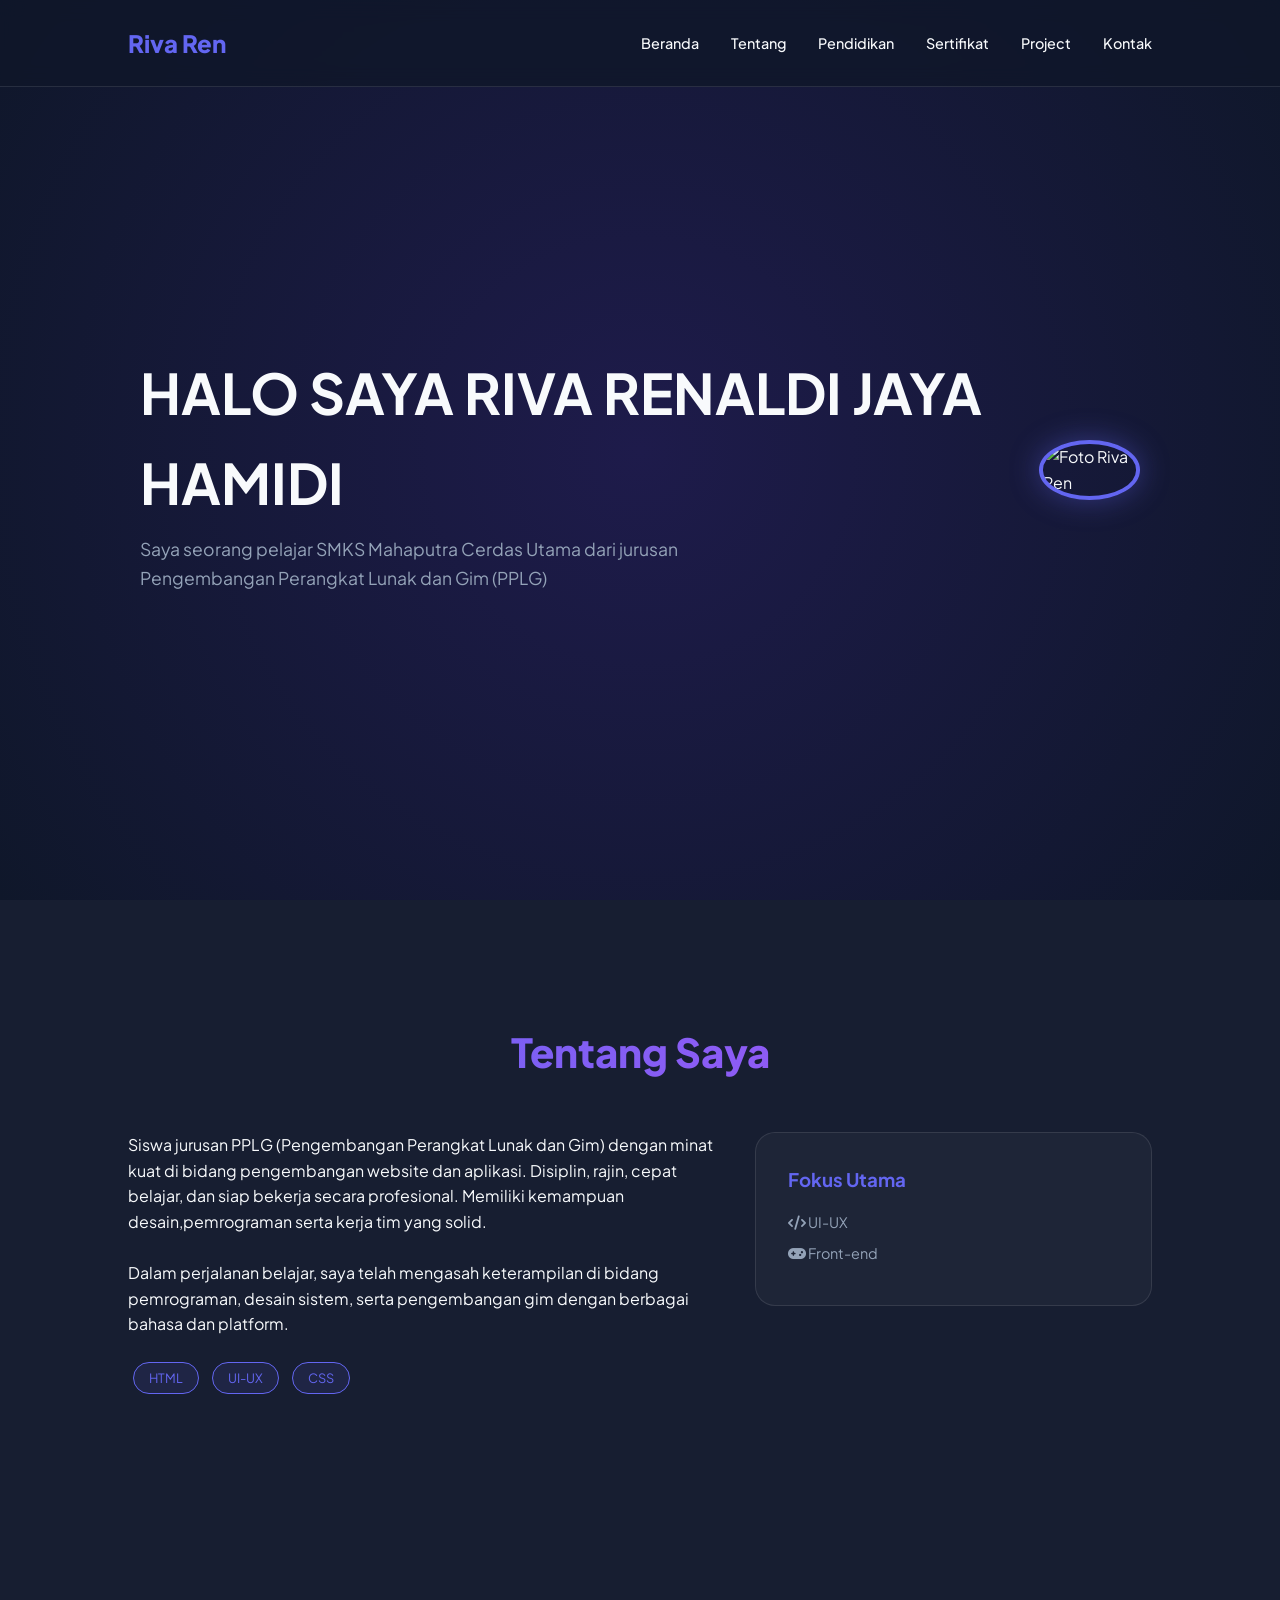
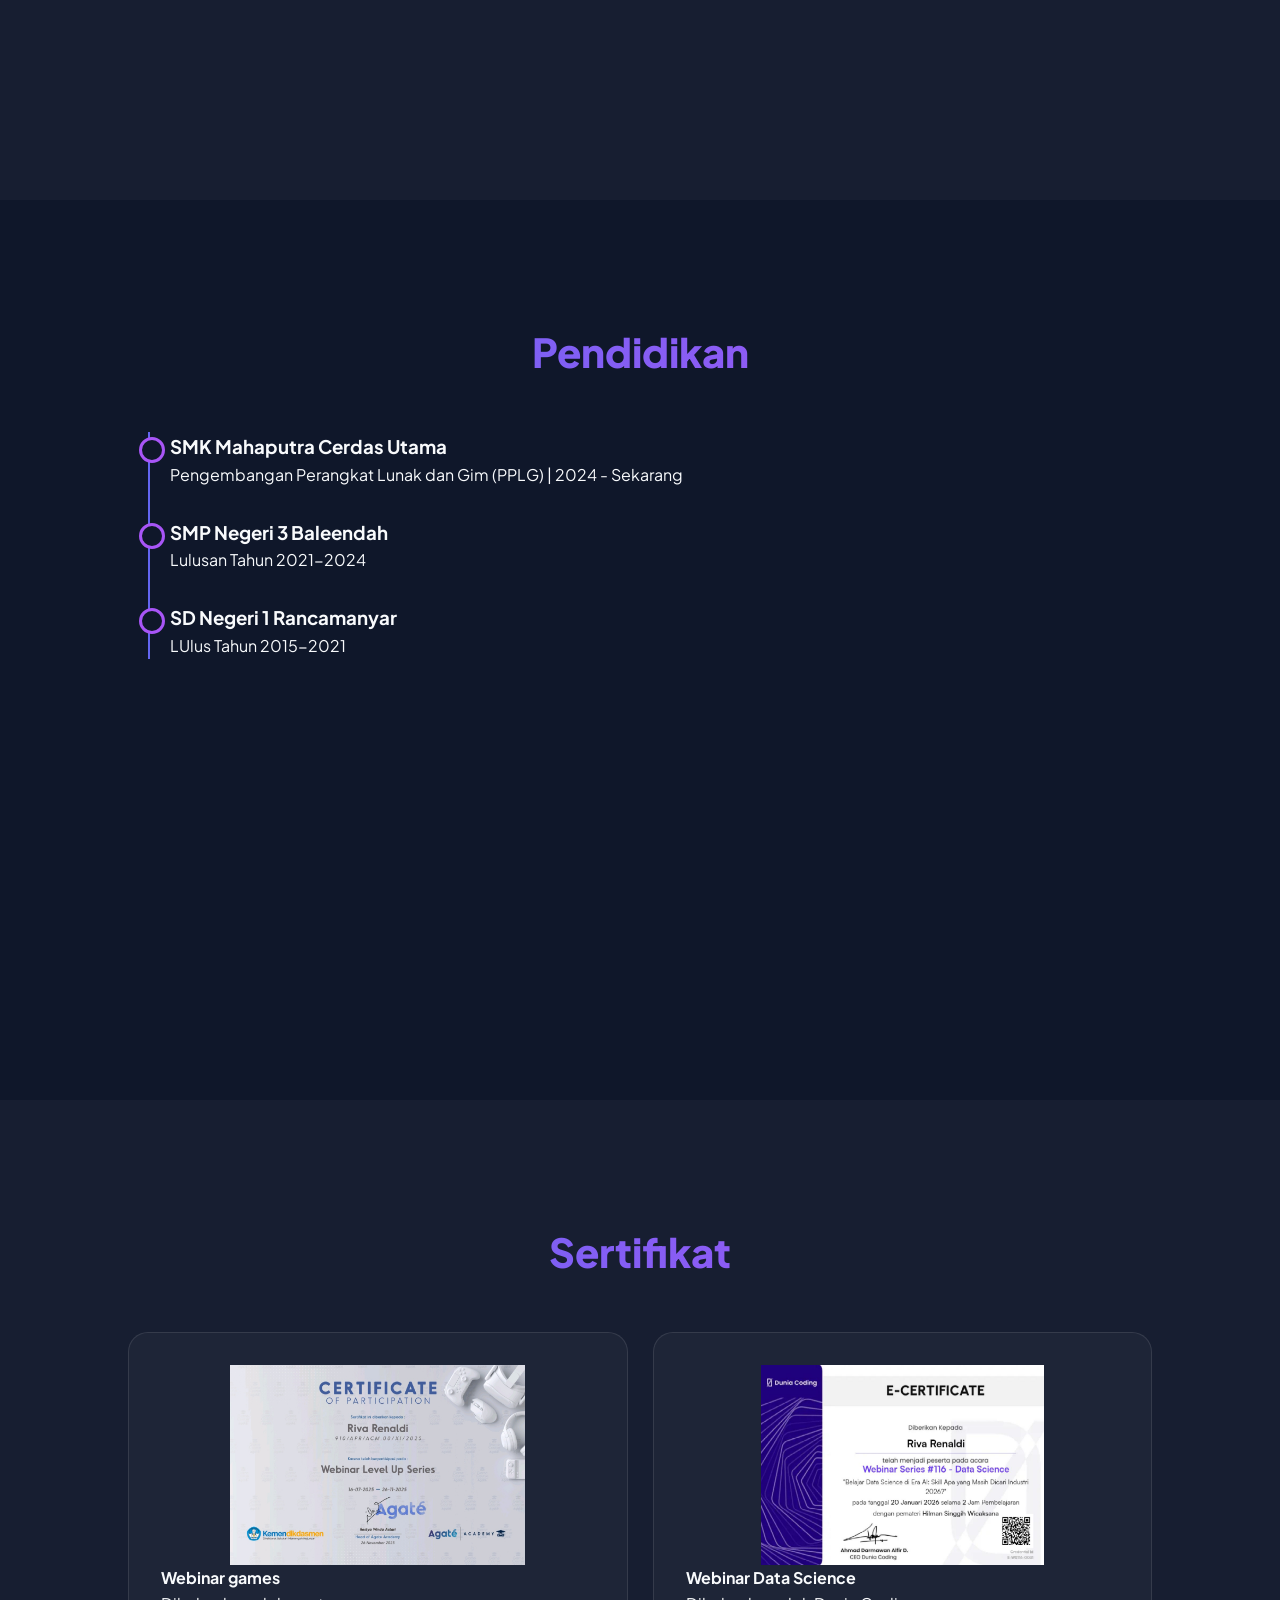
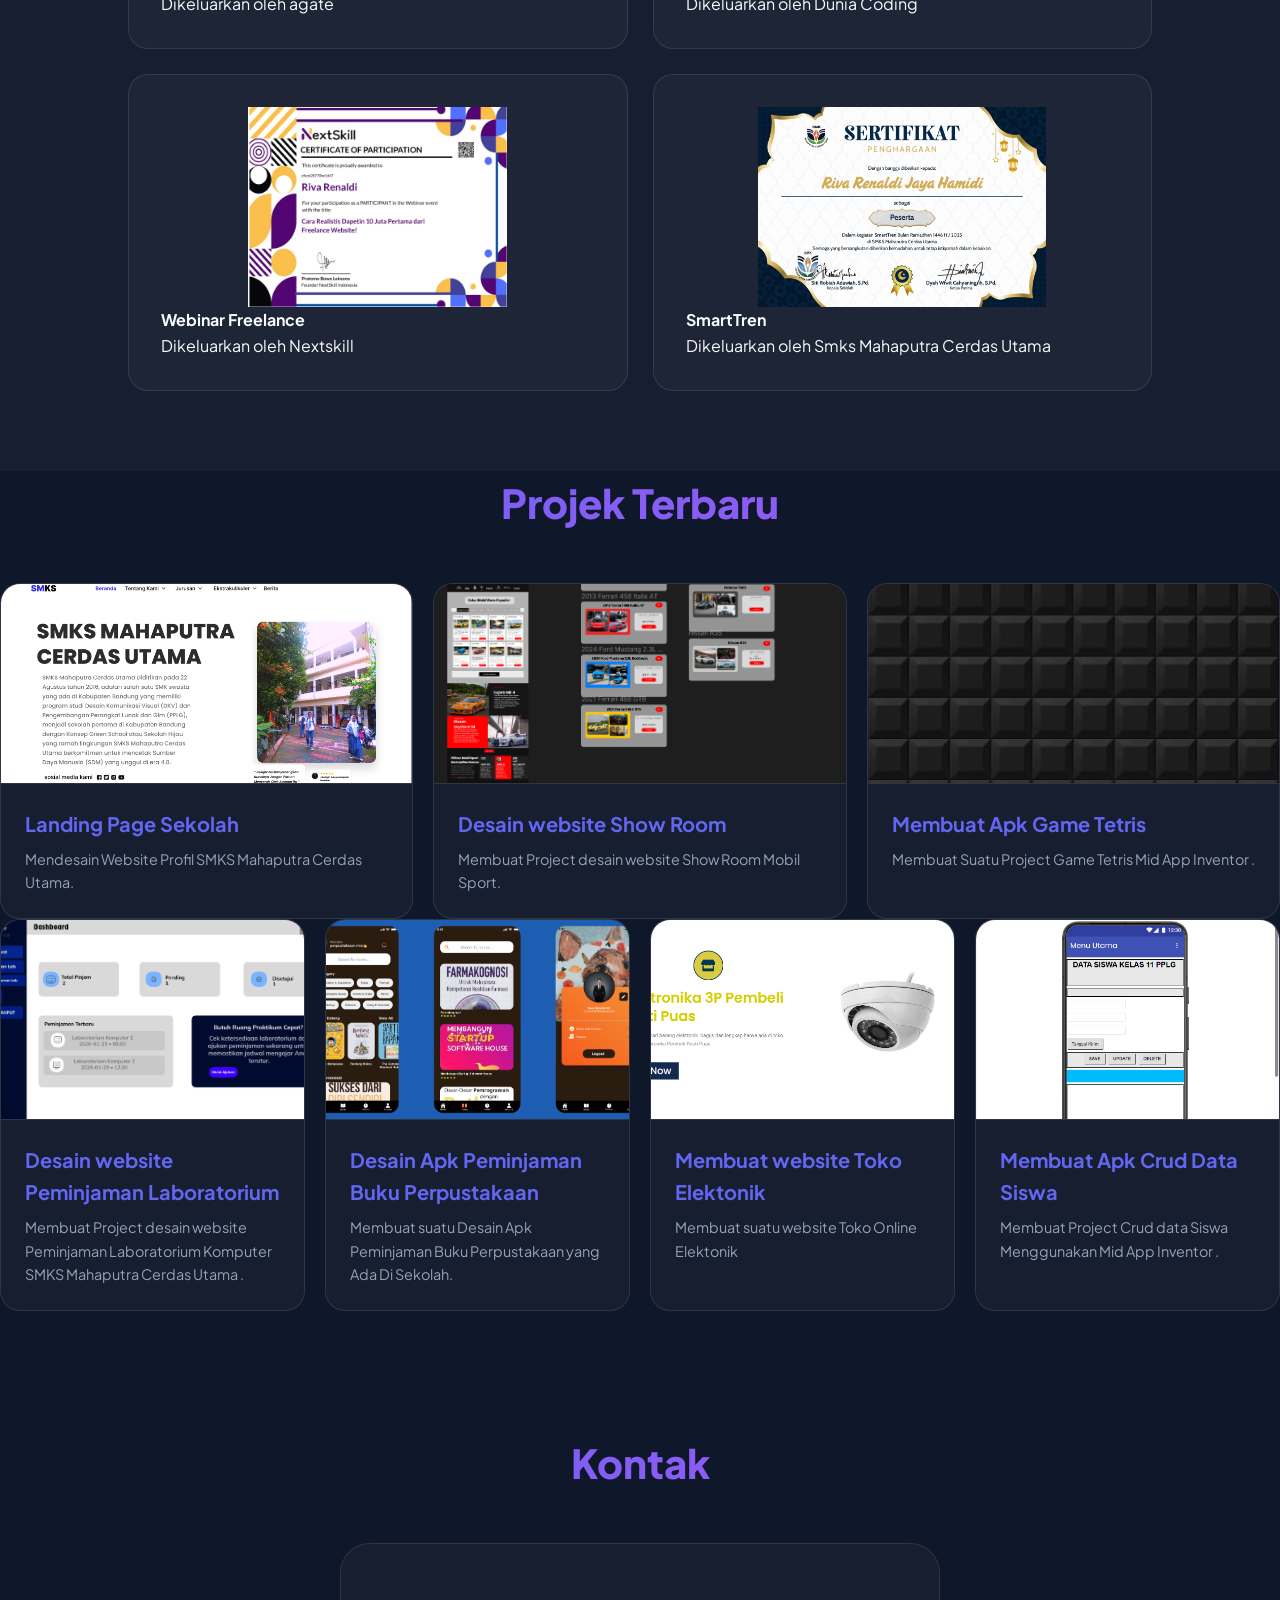
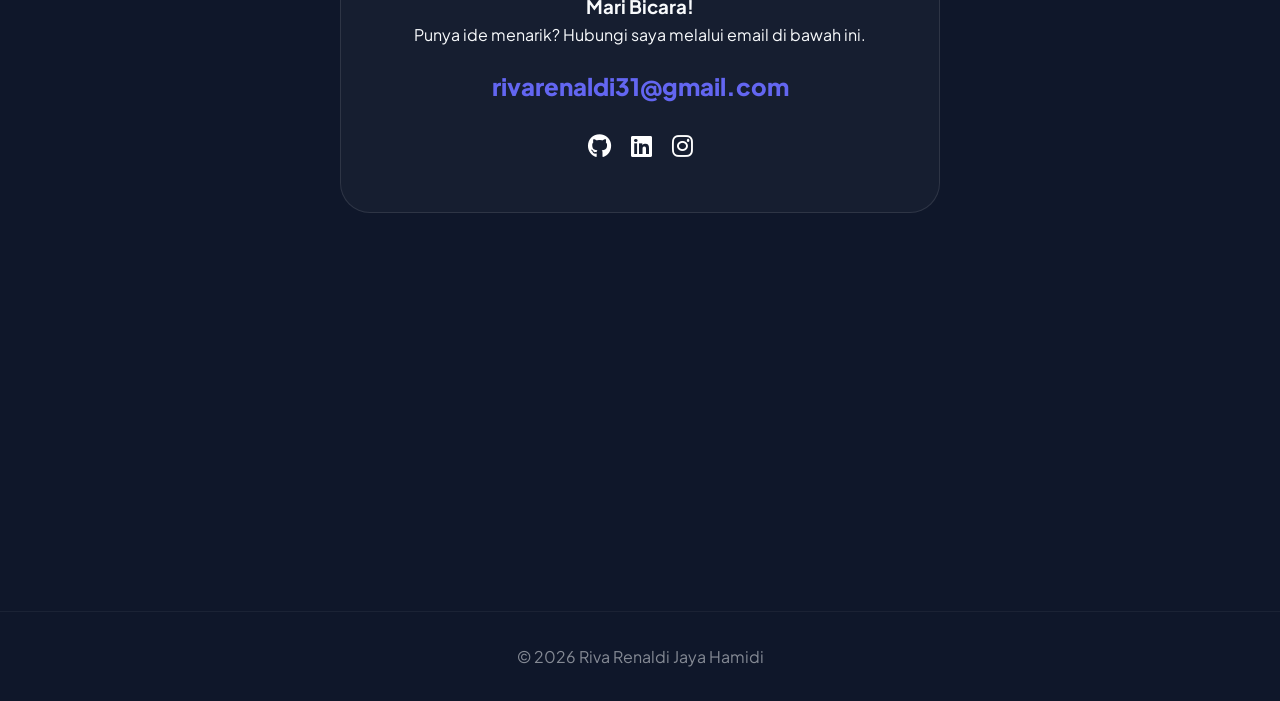
==== index.html @ 4ffee6f8 "update" ====
<!DOCTYPE html>
<html lang="id">
<head>
    <meta charset="UTF-8">
    <meta name="viewport" content="width=device-width, initial-scale=1.0">
    <title>Portfolio Profesional | Riva Ren</title>
    <link href="https://cdnjs.cloudflare.com/ajax/libs/font-awesome/6.4.0/css/all.min.css" rel="stylesheet">
    <link href="https://fonts.googleapis.com/css2?family=Plus+Jakarta+Sans:wght@300;400;600;800&display=swap" rel="stylesheet">
    <link rel="stylesheet" href="portofolio .css">
</head>
<body>

    <nav>
        <div class="logo">Riva Ren</div>
        <ul class="nav-links">
            <li><a href="#beranda">Beranda</a></li>
            <li><a href="#tentang">Tentang</a></li>
            <li><a href="#pendidikan">Pendidikan</a></li>
            <li><a href="#sertifikat">Sertifikat</a></li>
            <li><a href="#project">Project</a></li>
            <li><a href="#kontak">Kontak</a></li>
        </ul>
    </nav>

   <section id="beranda">
    <div class="hero-container">
        <div class="hero-text">
            <h1>HALO SAYA RIVA RENALDI JAYA HAMIDI</h1>
            <p>Saya seorang pelajar SMKS Mahaputra Cerdas Utama dari jurusan Pengembangan Perangkat Lunak dan Gim (PPLG)</p>
        </div>
        <div class="photo-container">
            <img src="c:\Users\Administrator\OneDrive\Folder Baru\WhatsApp Image 2026-04-13 at 13.39.20 (1).jpeg" alt="Foto Riva Ren">
        </div>
    </div>
</section>

    <section id="tentang">
        <h2 class="section-title">Tentang Saya</h2>
        <div class="about-grid">
            <div class="text-content">
                <p>
                   Siswa jurusan PPLG (Pengembangan Perangkat Lunak dan Gim) dengan minat kuat di bidang pengembangan website dan aplikasi. 
                   Disiplin, rajin, cepat belajar, dan siap bekerja secara profesional. Memiliki kemampuan desain,pemrograman serta kerja tim yang solid.
                </p>
                <br>
                <p>
                    Dalam perjalanan belajar, saya telah mengasah keterampilan di bidang pemrograman, desain sistem, 
                    serta pengembangan gim dengan berbagai bahasa dan platform.
                </p>
                <div style="margin-top: 20px;">
                    <span class="skill-tag">HTML</span>
                    <span class="skill-tag">UI-UX</span>
                    <span class="skill-tag">CSS</span>
                </div>
            </div>
            
            <div class="card">
                <h3 style="color: var(--primary); margin-bottom: 1rem;">Fokus Utama</h3>
                <ul style="list-style: none; font-size: 0.9rem; color: var(--slate-400);">
                    <li style="margin-bottom: 0.5rem;"><i class="fas fa-code"></i> UI-UX</li>
                    <li style="margin-bottom: 0.5rem;"><i class="fas fa-gamepad"></i> Front-end</li>
                </ul>
            </div>
        </div>
    </section>

    <section id="pendidikan">
        <h2 class="section-title">Pendidikan</h2>
        <div class="timeline">
             <div class="timeline-item">
                <h3>SMK Mahaputra Cerdas Utama </h3>
                <p>Pengembangan Perangkat Lunak dan Gim (PPLG) | 2024 - Sekarang</p>
            </div>
            <div class="timeline-item">
                <h3>SMP Negeri 3 Baleendah</h3>
                <p>Lulusan Tahun 2021-2024</p>
            </div>
            <div class="timeline-item">
                <h3>SD Negeri 1 Rancamanyar </h3>
                <p>LUlus Tahun 2015-2021</p>
            </div>
        </div>
    </section>

    <section id="sertifikat" style="background: var(--glass);">
    <h2 class="section-title">Sertifikat</h2>
    <div class="grid-project">
        <div class="card cert-card">
            <div class="cert-img-container">
                <img src="agate.jpeg" alt="Google IT Automation Certificate">
            </div>
            <div class="cert-content">
                
                <h4>Webinar games</h4>
                <p>Dikeluarkan oleh agate </p>
            </div>
        </div>

        <div class="card cert-card">
            <div class="cert-img-container">
                <img src="dunia coding.jpeg" alt="Responsive Web Design Certificate">
            </div>
            <div class="cert-content">
               
                <h4>Webinar Data Science</h4>
                <p>Dikeluarkan oleh Dunia Coding</p>
            </div>
        </div>

         
        <div class="card cert-card">
            <div class="cert-img-container">
                <img src="nextskill.jpeg" alt="Google IT Automation Certificate">
            </div>
            <div class="cert-content">
                
                <h4>Webinar Freelance</h4>
                <p>Dikeluarkan oleh Nextskill</p>
            </div>
        </div>

         <div class="card cert-card">
            <div class="cert-img-container">
                <img src="smart tren.jpeg" alt="Google IT Automation Certificate">
            </div>
            <div class="cert-content">
                
                <h4>SmartTren</h4>
                <p>Dikeluarkan oleh Smks Mahaputra Cerdas Utama</p>
            </div> 
        </div>
    </div>
    
</section>

    <div id="project">
    <h2 class="section-title">Projek Terbaru</h2>
    <div class="grid-project ">
        <div class="card project-card">
            <div class="project-img">
                <img src="web mahput.png" alt="E-Commerce App">
            </div>
            <div class="project-info">
                <h3>Landing Page Sekolah</h3>
                <p>Mendesain Website Profil SMKS Mahaputra Cerdas Utama.</p>
            </div>
        </div>

        <div class="card project-card">
            <div class="project-img">
                <img src="show room (1).png" alt="Gim Arkade Sederhana">
            </div>
            <div class="project-info">
                <h3>Desain website Show Room</h3>
                <p>Membuat Project desain website Show Room Mobil Sport.</p>
            </div>
        </div>

        

        <div class="card project-card">
            <div class="project-img">
                <img src="game.jpeg" alt="Gim Arkade Sederhana">
                </div>
                <div class="project-info">
                <h3>Membuat Apk Game Tetris</h3>
                <p>Membuat Suatu Project Game Tetris  Mid App Inventor .</p>
            </div>
        </div>

     
     </div>
<div class="grid-project ">

                <div class="card project-card">
            <div class="project-img">
                <img src="Cuplikan layar 2026-04-16 082738.png" alt="Gim Arkade Sederhana">
            </div>
            <div class="project-info">
                <h3>Desain website Peminjaman Laboratorium</h3>
                <p>Membuat Project desain website Peminjaman Laboratorium Komputer SMKS Mahaputra Cerdas Utama .</p>
            </div>
        </div>

        <div class="card project-card">
            <div class="project-img">
                <img src="perpustakaa.png" alt="Personal Blog">
            </div>
            <div class="project-info">
                <h3>Desain Apk Peminjaman Buku Perpustakaan</h3>
                <p>Membuat suatu Desain Apk Peminjaman Buku Perpustakaan yang Ada Di Sekolah.</p>
            </div>
        </div>
        
        <div class="card project-card">
            <div class="project-img">
                <img src="web elektronik.png" alt="Personal Blog">
            </div>
            <div class="project-info">
                <h3>Membuat website Toko Elektonik </h3>
                <p>Membuat suatu website Toko Online Elektonik</p>
            </div>
        </div>
        
         <div class="card project-card">
            <div class="project-img">
                <img src="crud.png" alt="Gim Arkade Sederhana">
            </div>
            <div class="project-info">
                <h3>Membuat Apk Crud Data Siswa </h3>
                <p>Membuat Project Crud data Siswa Menggunakan Mid App Inventor .</p>
            </div>
        </div>
        </div>
    </div>

</section>

    <section id="kontak">
        <h2 class="section-title">Kontak</h2>
        <div class="contact-box">
            <h3>Mari Bicara!</h3>
            <p>Punya ide menarik? Hubungi saya melalui email di bawah ini.</p>
            <p style="margin: 20px 0; font-size: 1.5rem; font-weight: 800; color: var(--primary);">rivarenaldi31@gmail.com</p>
            <div style="display: flex; justify-content: center; gap: 20px; font-size: 1.5rem;">
                <a href="#" style="color: white;"><i class="fab fa-github"></i></a>
                <a href="#" style="color: white;"><i class="fab fa-linkedin"></i></a>
                <a href="#" style="color: white;"><i class="fab fa-instagram"></i></a>
            </div>
        </div>
    </section>

    <footer style="padding: 2rem; text-align: center; opacity: 0.5; border-top: 1px solid var(--glass-border);">
        <p>&copy; 2026 Riva Renaldi Jaya Hamidi</p>
    </footer>

    <script src="portofolio .js"></script>
</body>
</html>
---- portofolio .css ----
:root {
    --primary: #6366f1;
    --secondary: #a855f7;
    --dark: #0f172a;
    --light: #f8fafc;
    --slate-400: #94a3b8;
    --glass: rgba(255, 255, 255, 0.03);
    --glass-border: rgba(255, 255, 255, 0.1);
}

* {
    margin: 0; padding: 0; box-sizing: border-box;
    font-family: 'Plus Jakarta Sans', sans-serif;
    scroll-behavior: smooth;
}

body {
    background-color: var(--dark);
    color: var(--light);
    line-height: 1.6;
    overflow-x: hidden;
}

/* --- Navigasi --- */
nav {
    position: fixed;
    top: 0; width: 100%;
    padding: 1.5rem 10%;
    display: flex; justify-content: space-between; align-items: center;
    z-index: 1000;
    background: rgba(15, 23, 42, 0.8);
    backdrop-filter: blur(10px);
    border-bottom: 1px solid var(--glass-border);
}

.logo { font-size: 1.5rem; font-weight: 800; color: var(--primary); }
.nav-links { display: flex; gap: 2rem; list-style: none; }
.nav-links a {
    color: var(--light); text-decoration: none;
    font-size: 0.9rem; font-weight: 500; transition: 0.3s;
}
.nav-links a:hover { color: var(--primary); }

/* --- Global Section --- */
section { padding: 120px 10% 80px; min-height: 100vh; }

.section-title {
    font-size: 2.5rem; 
    font-weight: 800; 
    margin-bottom: 3rem;
    text-align: center; 
    background: linear-gradient(to right, var(--primary), var(--secondary));
    
    /* Bagian yang tadi salah */
    -webkit-background-clip: text; 
    background-clip: text; /* Tambahkan ini juga untuk kompatibilitas */
    -webkit-text-fill-color: transparent;
}

/* --- 1. Beranda (Hero) --- */
#beranda {
    display: flex;
    flex-direction: column;
    justify-content: center;
    align-items: center;
    text-align: center;
    background: radial-gradient(circle at center, #1e1b4b 0%, var(--dark) 100%);
}

.photo-container {
    margin-top: 2rem;
}

.photo-container img {
    width: 180px;
    height: 180px;
    border-radius: 50%;
    object-fit: cover;
    border: 4px solid var(--primary);
    box-shadow: 0 0 20px rgba(99, 102, 241, 0.3);
}

#beranda h1 { font-size: 3.5rem; margin-bottom: 0.5rem; text-transform: uppercase; }
#beranda p { font-size: 1.1rem; color: var(--slate-400); max-width: 650px; }

/* --- 2. Tentang Saya --- */
#tentang { background: var(--glass); }
.about-grid { display: grid; grid-template-columns: 1.2fr 0.8fr; gap: 2rem; align-items: start; }

.skill-tag {
    display: inline-block; padding: 5px 15px; background: rgba(99, 102, 241, 0.1);
    color: var(--primary); border: 1px solid var(--primary);
    border-radius: 20px; font-size: 0.8rem; margin: 5px;
}

/* --- 3. Pendidikan --- */
.timeline { border-left: 2px solid var(--primary); padding-left: 20px; margin-left: 20px; }
.timeline-item { margin-bottom: 30px; position: relative; }
.timeline-item::before {
    content: ''; position: absolute; left: -31px; top: 5px;
    width: 20px; height: 20px; background: var(--dark);
    border: 3px solid var(--secondary); border-radius: 50%;
}

/* --- 4. Project & Cards --- */
.grid-project { display: grid; grid-template-columns: repeat(auto-fit, minmax(280px, 1fr)); gap: 20px; }
.card {
    background: var(--glass); border: 1px solid var(--glass-border);
    padding: 2rem; border-radius: 20px; transition: 0.3s;
}
.card:hover { transform: translateY(-10px); border-color: var(--primary); background: rgba(255,255,255,0.05); }

/* --- 5. Kontak --- */
.contact-box {
    max-width: 600px; margin: 0 auto; text-align: center;
    padding: 3rem; background: var(--glass); border-radius: 30px;
    border: 1px solid var(--glass-border);
}

/* --- Responsif --- */
@media (max-width: 768px) {
    .nav-links { display: none; }
    .about-grid { grid-template-columns: 1fr; }
    #beranda h1 { font-size: 2.2rem; }
    .photo-container img { width: 150px; height: 150px; }
}
/* --- 1. Beranda (Hero) --- */
#beranda {
    display: flex;
    justify-content: center;
    align-items: center;
    background: radial-gradient(circle at center, #1e1b4b 0%, var(--dark) 100%);
}

.hero-container {
    display: flex;
    align-items: center;
    justify-content: space-between;
    gap: 50px;
    max-width: 1000px; /* Membatasi lebar agar tidak terlalu jauh ke pinggir */
    text-align: left;  /* Teks menjadi rata kiri agar rapi di samping gambar */
}

.hero-text h1 { 
    font-size: 3.5rem; 
    margin-bottom: 0.5rem; 
    text-transform: uppercase; 
}

.hero-text p { 
    font-size: 1.1rem; 
    color: var(--slate-400); 
    max-width: 500px; 
}

.photo-container {
    margin-top: 0; /* Menghilangkan margin top yang tadi */
}

.photo-container img {
    width: 250px; /* Ukuran sedikit diperbesar agar proporsional */
    height: 250px;
    border-radius: 50%;
    object-fit: cover;
    border: 4px solid var(--primary);
    box-shadow: 0 0 30px rgba(99, 102, 241, 0.4);
}

/* --- Tambahan Responsif --- */
@media (max-width: 768px) {
    .hero-container {
        flex-direction: column-reverse; /* Gambar jadi di atas teks saat di HP */
        text-align: center;
        gap: 20px;
    }
    
    .hero-text p {
        max-width: 100%;
    }
}

/* Mengatur grid sertifikat menjadi 2 kolom */
#sertifikat .grid-project {
    display: grid;
    /* Membuat 2 kolom dengan ukuran yang sama besar */
    grid-template-columns: repeat(2, 1fr); 
    gap: 25px; /* Jarak antar kartu sertifikat */
    max-width: 100%; /* Membatasi lebar agar tidak terlalu melar ke samping */
    margin: 0 auto; /* Mengetengahkan seluruh grid */
}

/* Memastikan gambar sertifikat proporsional */
.cert-img-container {
    height: 200px; /* Kamu bisa sesuaikan tinggi ini */
    overflow: hidden;
}

.cert-img-container img {
    width: 100%;
    height: 100%;
    object-fit: contain; /* Agar gambar memenuhi kotak tanpa gepeng */
}

/* Responsif: Jika dibuka di HP, balikkan menjadi 1 kolom saja */
@media (max-width: 768px) {
    #sertifikat .grid-project {
        grid-template-columns: 1fr;
    }
}

/* --- Style Tambahan Projek --- */
.project-card {
    padding: 0; /* Menghilangkan padding card agar gambar menyentuh tepi */
    display: flex;
    grid-row-end : repeat(3, 1fr);
    flex-direction: column;
    overflow: hidden;
}

.project-img {
    width: 100%;
    height: 200px;
    overflow: hidden;
    border-bottom: 1px solid var(--glass-border);
}

.project-img img {
    width: 100%;
    height: 100%;
    object-fit: cover; /* Gambar akan memenuhi area tanpa merusak rasio */
    transition: transform 0.5s ease;
}

/* Efek zoom saat kartu di-hover */
.project-card:hover .project-img img {
    transform: scale(1.1);
}

.project-info {
    padding: 1.5rem;
}

.project-info h3 {
    color: var(--primary);
    margin-bottom: 0.5rem;
    font-size: 1.25rem;
}

.project-info p {
    font-size: 0.9rem;
    color: var(--slate-400);
}
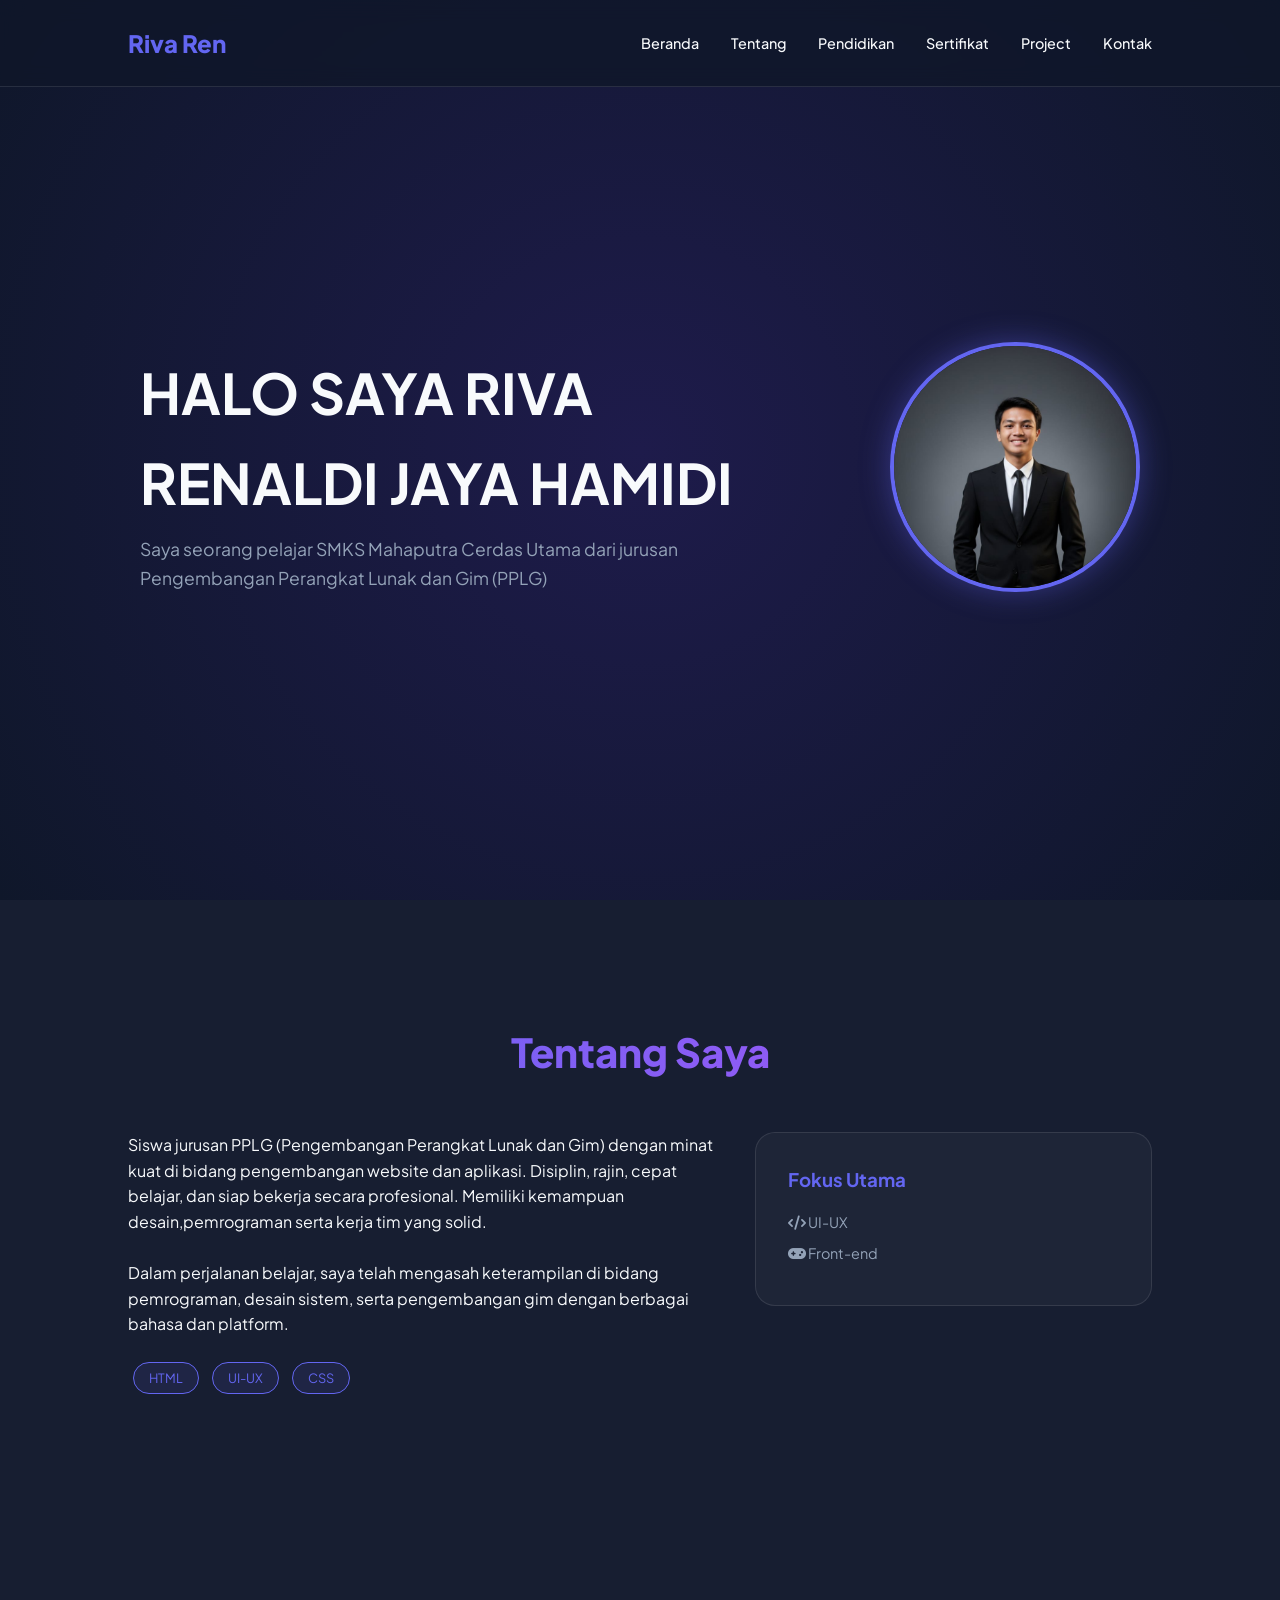
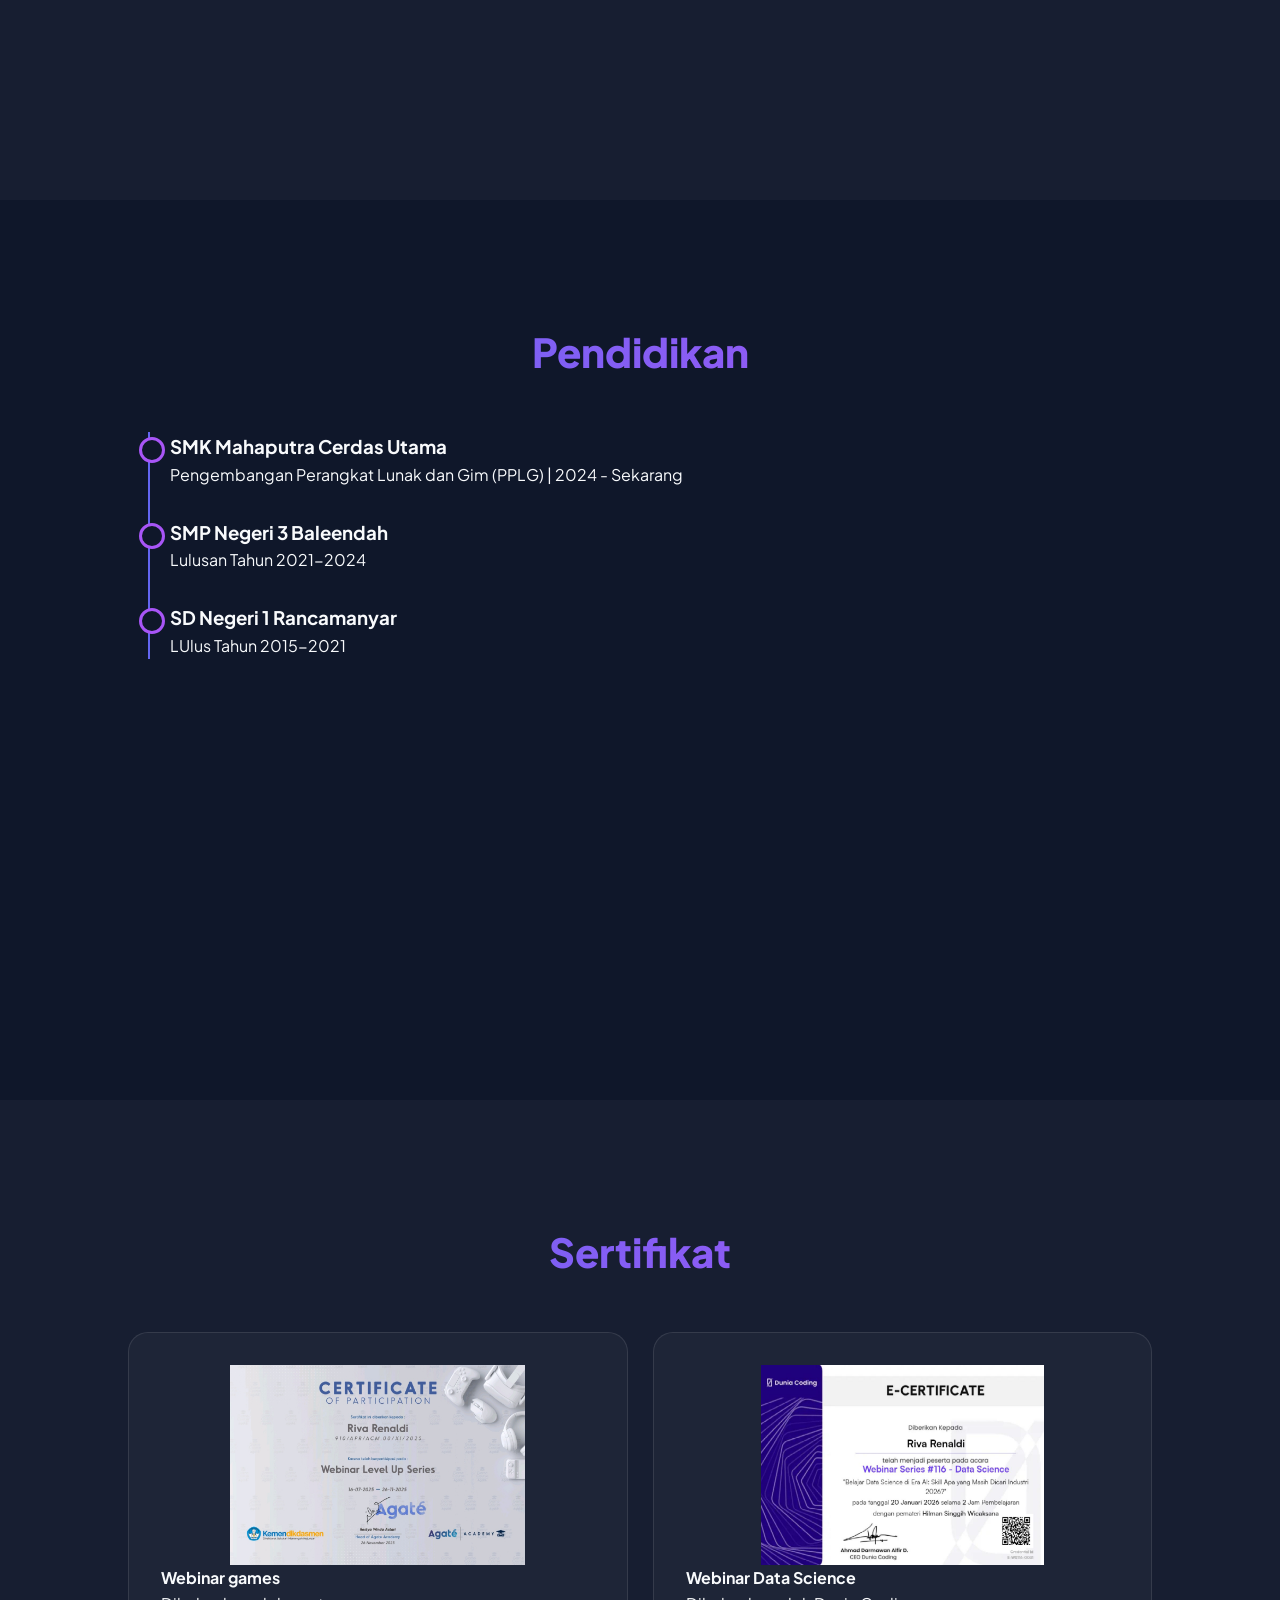
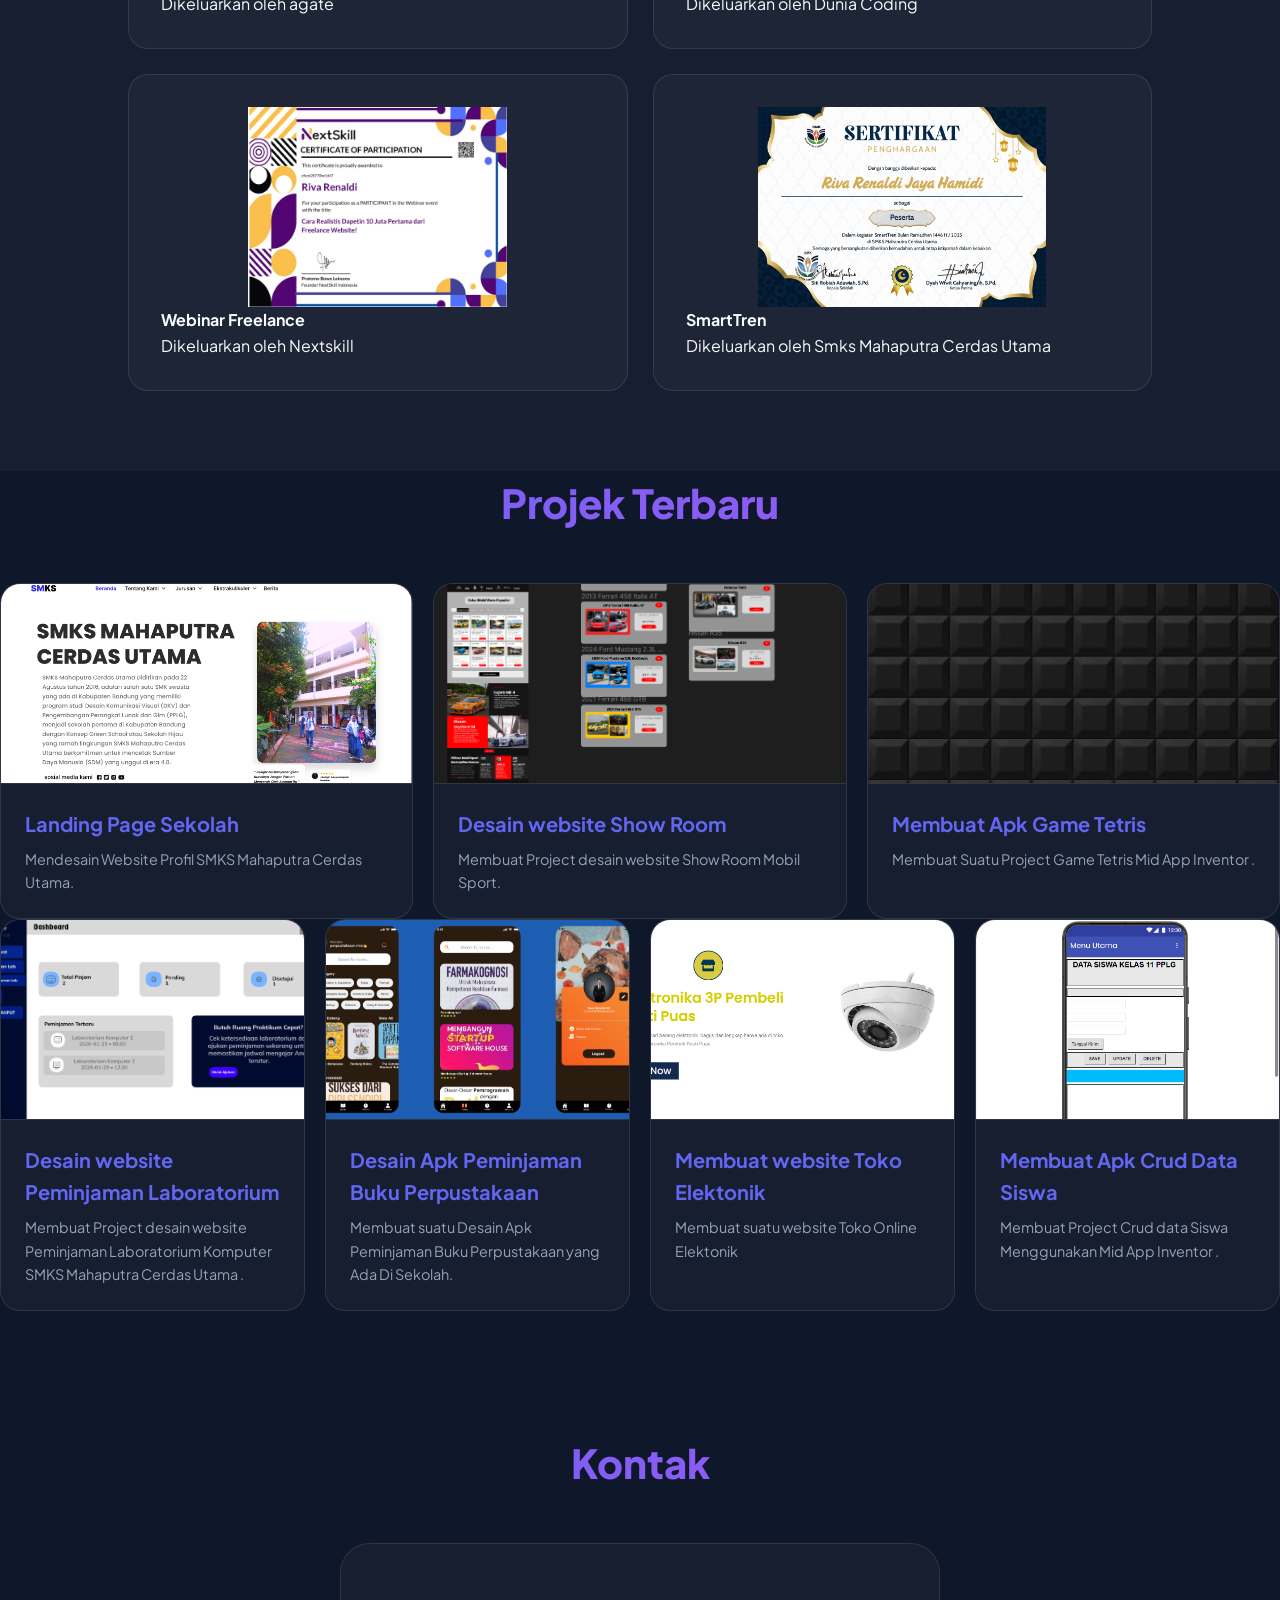
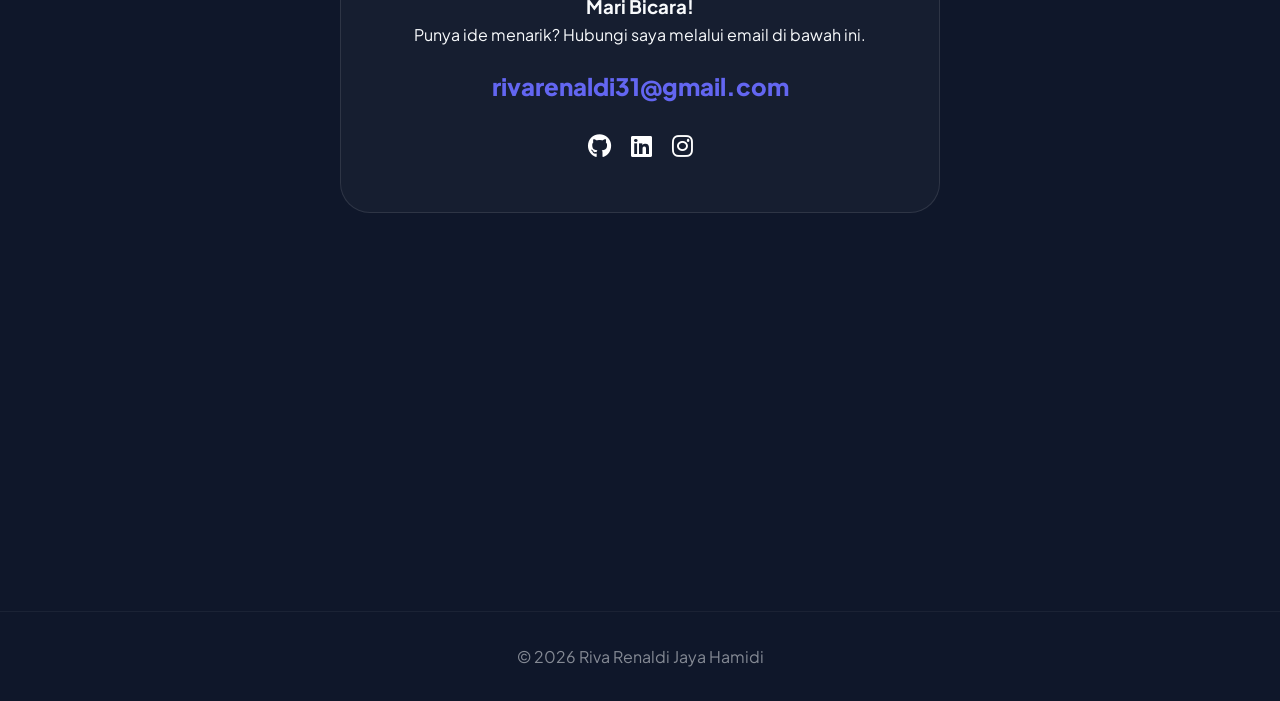
==== commit bb7303e9: "update" ====
--- a/index.html
+++ b/index.html
@@ -29,7 +29,7 @@
             <p>Saya seorang pelajar SMKS Mahaputra Cerdas Utama dari jurusan Pengembangan Perangkat Lunak dan Gim (PPLG)</p>
         </div>
         <div class="photo-container">
-            <img src="c:\Users\Administrator\OneDrive\Folder Baru\WhatsApp Image 2026-04-13 at 13.39.20 (1).jpeg" alt="Foto Riva Ren">
+            <img src="foto saya.png" alt="Foto Riva Ren">
         </div>
     </div>
 </section>
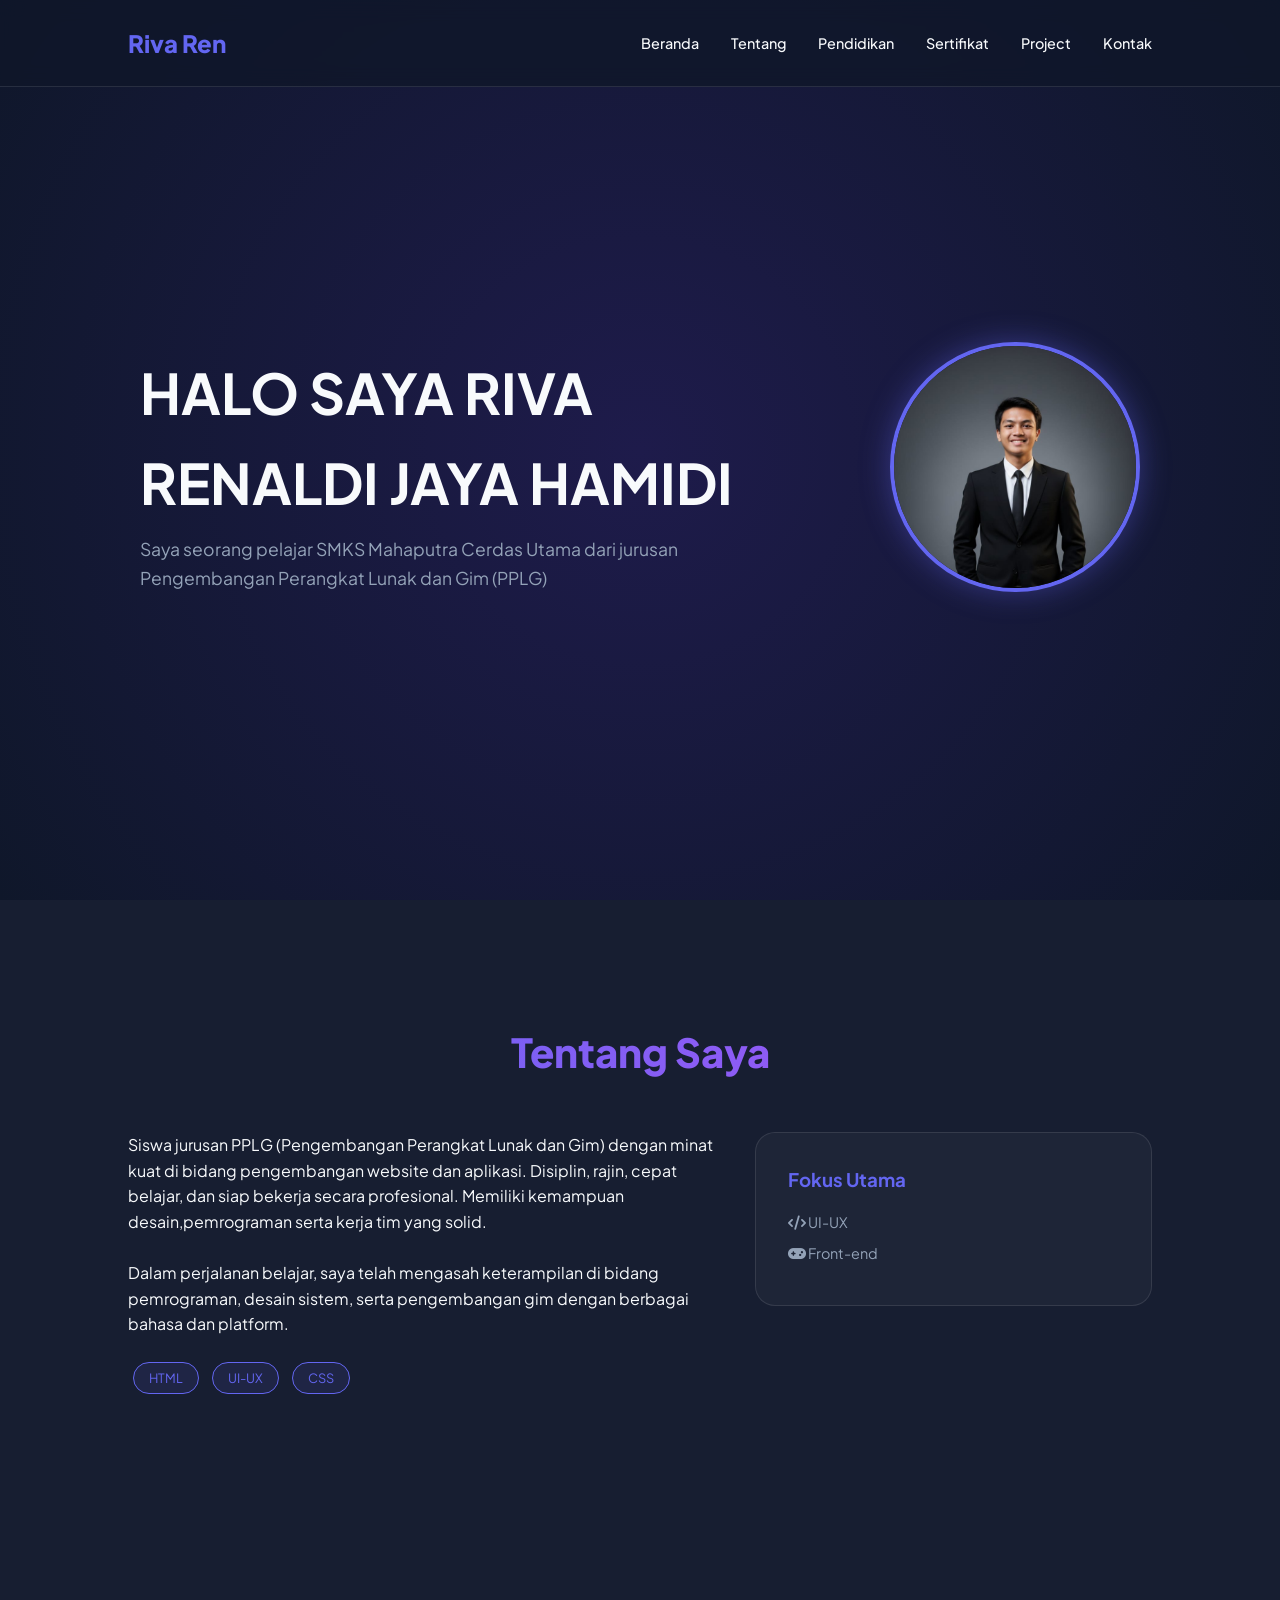
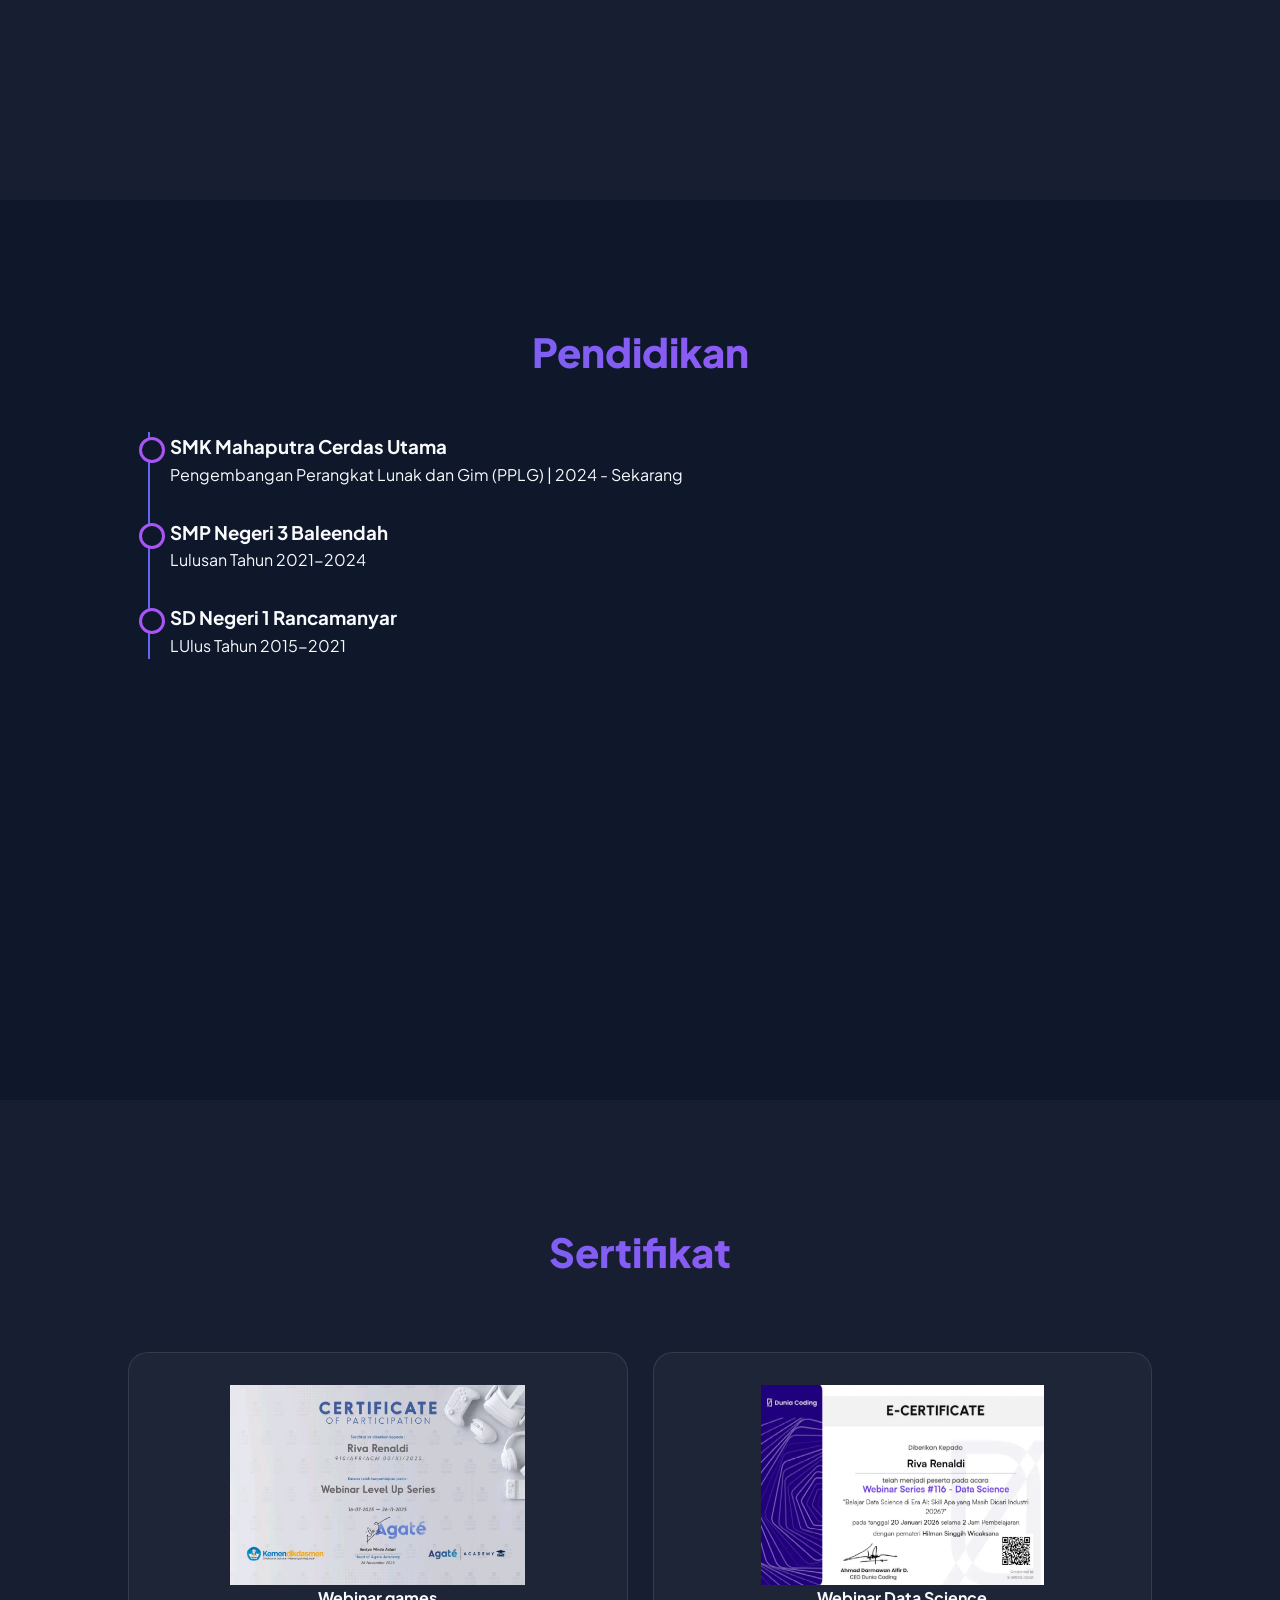
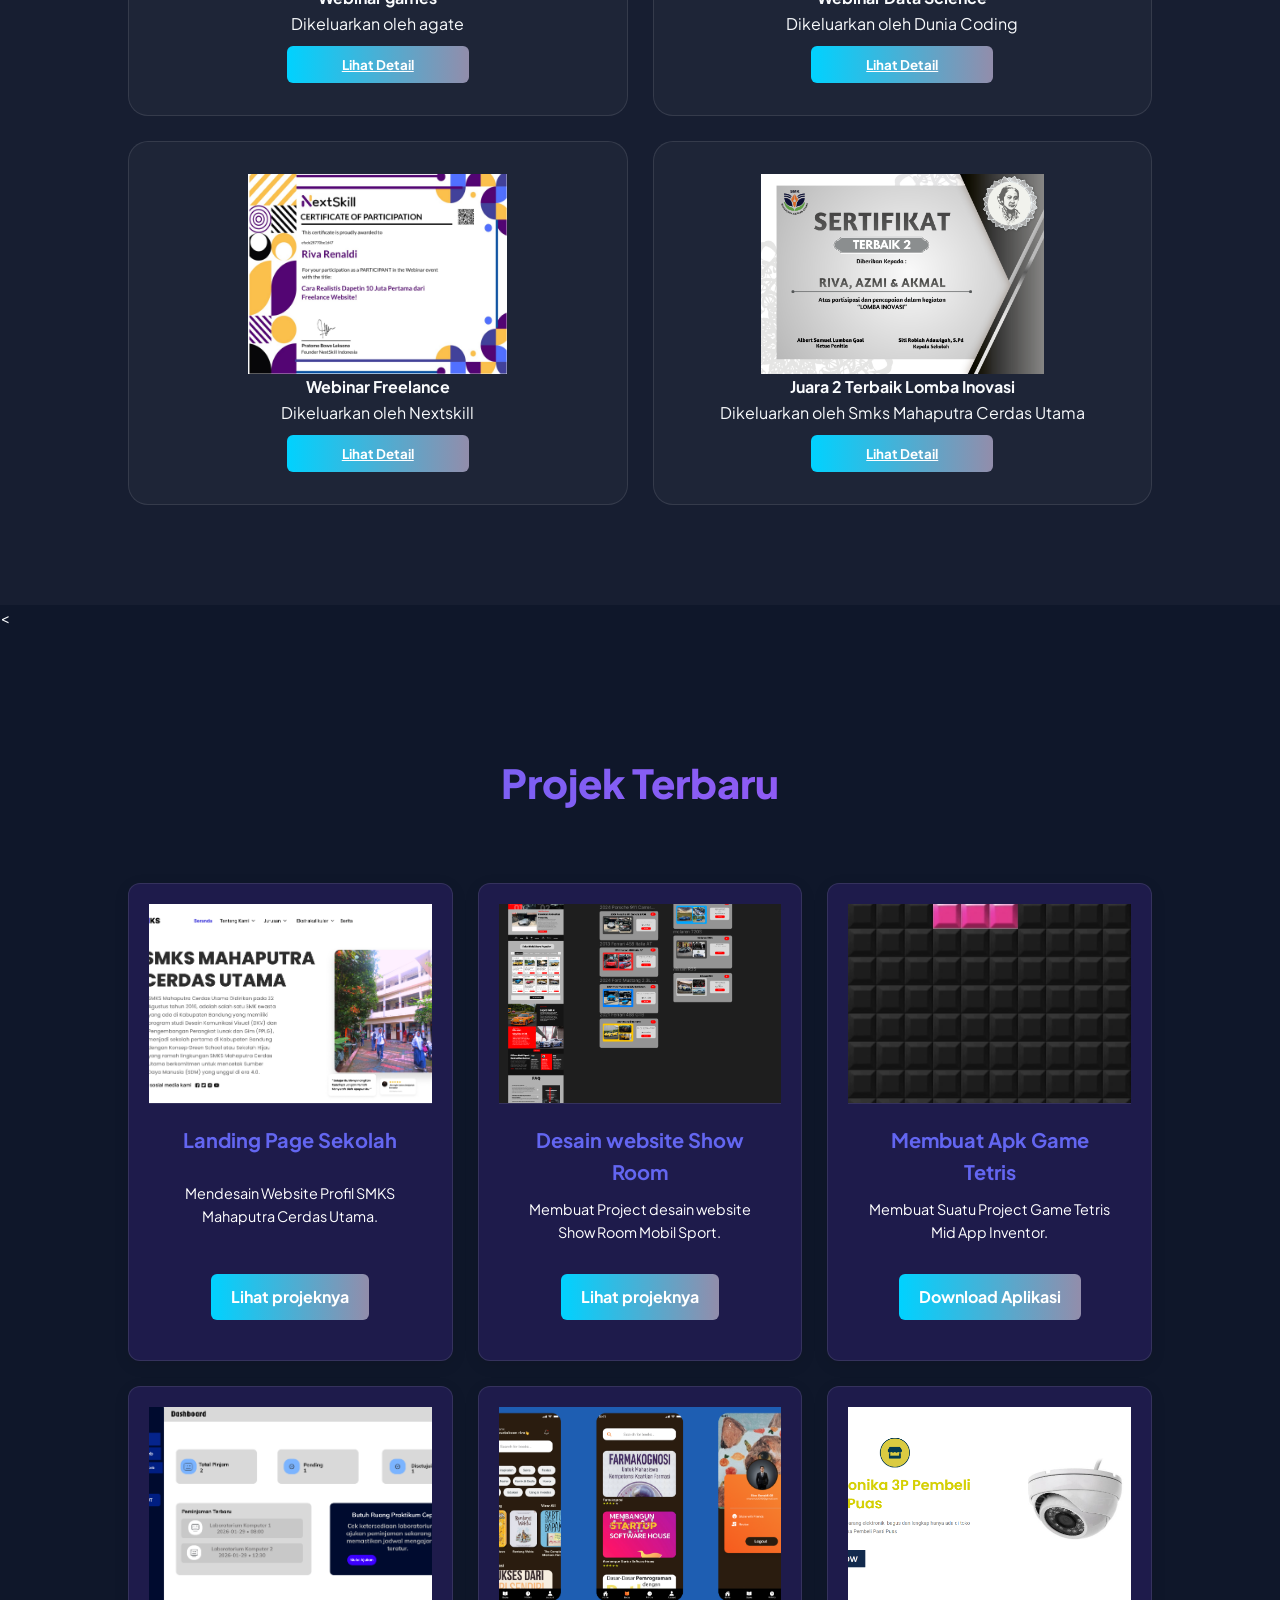
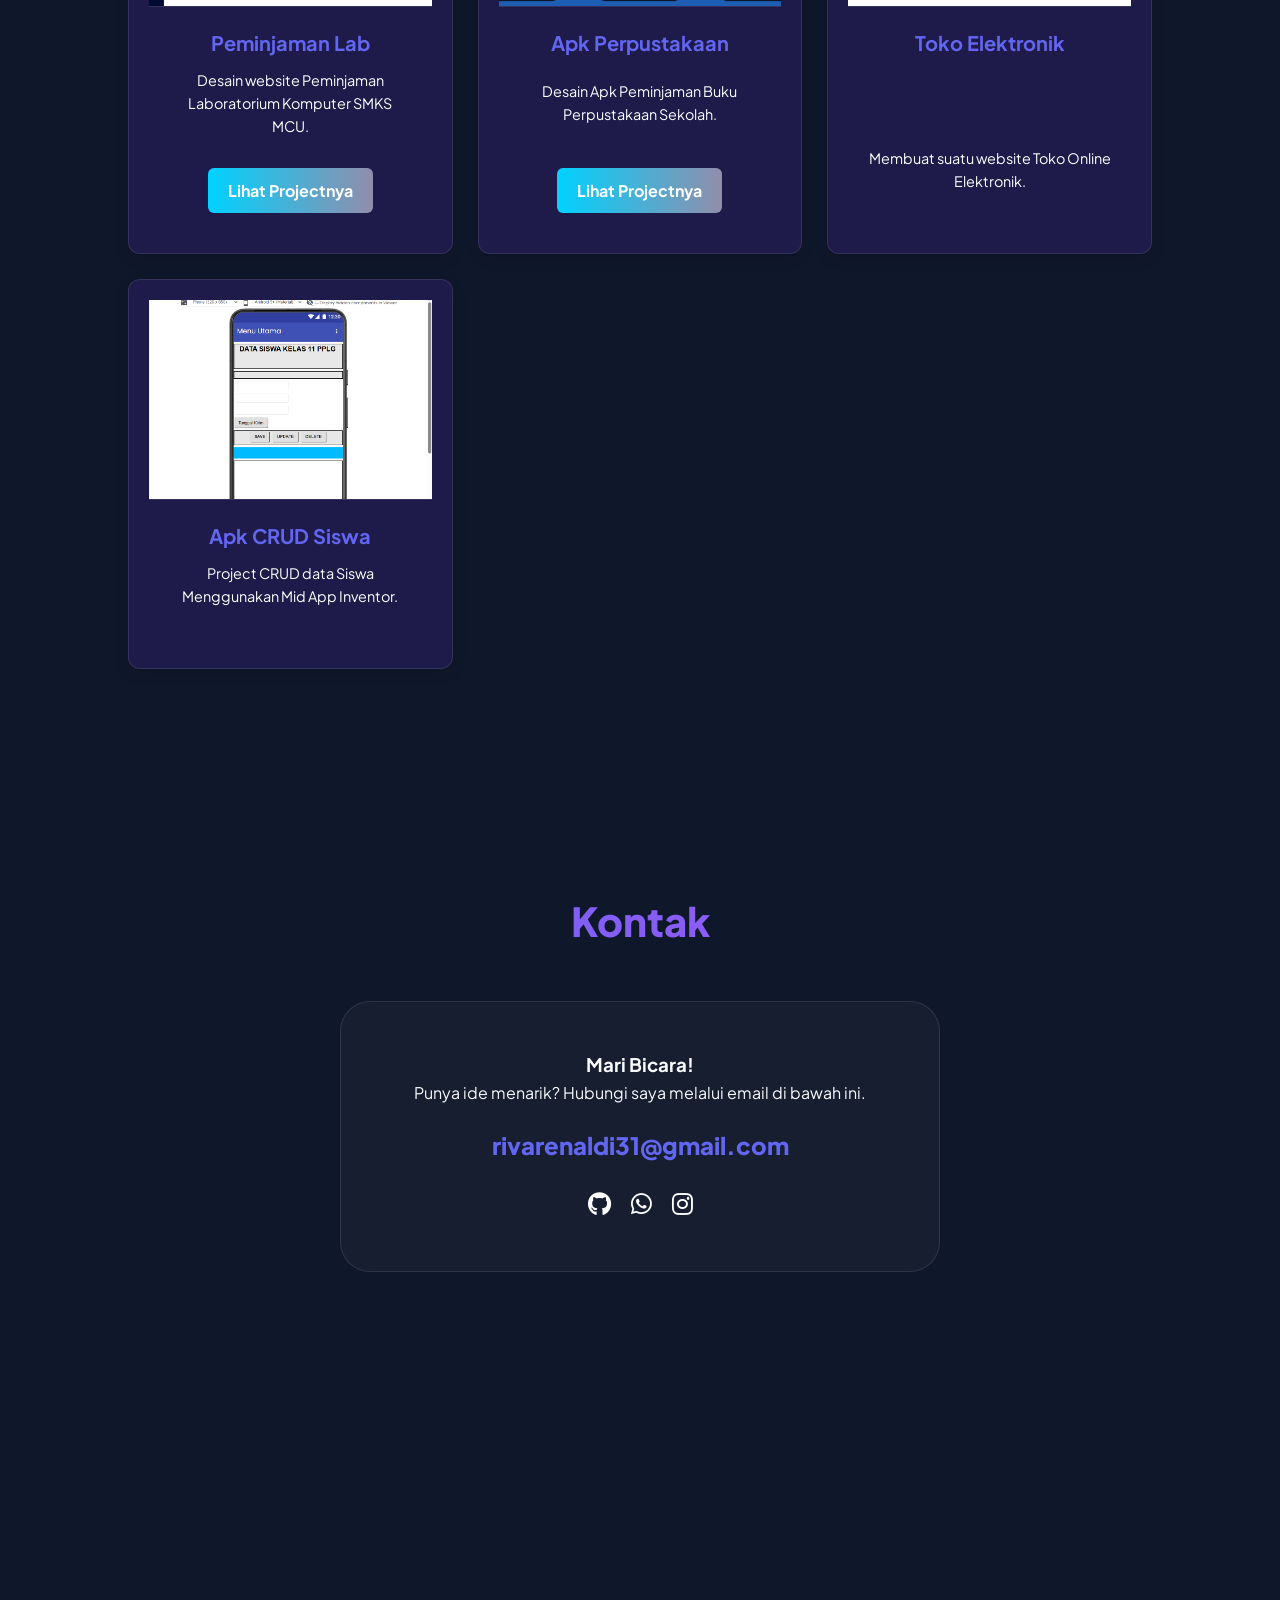
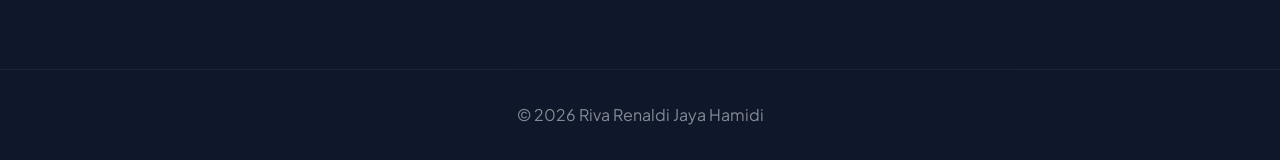
==== commit 498dfe30: "update" ====
--- a/index.html
+++ b/index.html
@@ -88,22 +88,31 @@
         <div class="card cert-card">
             <div class="cert-img-container">
                 <img src="agate.jpeg" alt="Google IT Automation Certificate">
-            </div>
-            <div class="cert-content">
                 
+            </div>
+        <center>
                 <h4>Webinar games</h4>
                 <p>Dikeluarkan oleh agate </p>
-            </div>
-        </div>
+                
+                <button onclick="readMore()" id="myBtn" class="btn-lihat"><a href="agate.jpeg" class=" btn-custom" target="_blank">Lihat Detail</a></button>
+            <div class="cert-content">
+            </div>
+        </center>
+        </div>
+
+    
 
         <div class="card cert-card">
             <div class="cert-img-container">
                 <img src="dunia coding.jpeg" alt="Responsive Web Design Certificate">
             </div>
             <div class="cert-content">
-               
+         <center>
                 <h4>Webinar Data Science</h4>
                 <p>Dikeluarkan oleh Dunia Coding</p>
+                 <button onclick="readMore()" id="myBtn" class="btn-lihat"><a href="dunia coding.jpeg" class=" btn-custom" target="_blank">Lihat Detail</a></button>
+            <div class="cert-content">
+        </center>
             </div>
         </div>
 
@@ -113,108 +122,123 @@
                 <img src="nextskill.jpeg" alt="Google IT Automation Certificate">
             </div>
             <div class="cert-content">
-                
+        <center>         
                 <h4>Webinar Freelance</h4>
                 <p>Dikeluarkan oleh Nextskill</p>
+                  <button onclick="readMore()" id="myBtn" class="btn-lihat"><a href="nextskill.jpeg" class=" btn-custom" target="_blank">Lihat Detail</a></button>
+            <div class="cert-content">
+        </center>
             </div>
         </div>
 
          <div class="card cert-card">
             <div class="cert-img-container">
-                <img src="smart tren.jpeg" alt="Google IT Automation Certificate">
-            </div>
-            <div class="cert-content">
-                
-                <h4>SmartTren</h4>
+                <img src="2.png" alt="Google IT Automation Certificate">
+            </div>
+            <div class="cert-content">
+        <center>        
+                <h4>Juara 2 Terbaik Lomba Inovasi</h4>
                 <p>Dikeluarkan oleh Smks Mahaputra Cerdas Utama</p>
+                  <button onclick="readMore()" id="myBtn" class="btn-lihat"><a href="sm" class=" btn-custom" target="_blank">Lihat Detail</a></button>
+            <div class="cert-content">
+        </center>
             </div> 
         </div>
     </div>
     
 </section>
 
-    <div id="project">
+    <<section id="project">
     <h2 class="section-title">Projek Terbaru</h2>
-    <div class="grid-project ">
-        <div class="card project-card">
-            <div class="project-img">
-                <img src="web mahput.png" alt="E-Commerce App">
+    
+    <div class="grid-project">
+        
+        <div class="card project-card">
+            <div class="project-img">
+                <img src="web mahput.png" alt="Landing Page Sekolah">
             </div>
             <div class="project-info">
                 <h3>Landing Page Sekolah</h3>
                 <p>Mendesain Website Profil SMKS Mahaputra Cerdas Utama.</p>
-            </div>
-        </div>
-
-        <div class="card project-card">
-            <div class="project-img">
-                <img src="show room (1).png" alt="Gim Arkade Sederhana">
+                <div class="btn-container">
+                    <a href="https://www.figma.com/proto/Pw1wVZrSuoRRz3HZuvbgwv/TENTANG-SMKS-MAHPUT?node-id=1-13" class="btn-lihat" target="_blank">Lihat projeknya</a>
+                </div>
+            </div>
+        </div>
+
+        <div class="card project-card">
+            <div class="project-img">
+                <img src="show room (1).png" alt="Desain website Show Room">
             </div>
             <div class="project-info">
                 <h3>Desain website Show Room</h3>
                 <p>Membuat Project desain website Show Room Mobil Sport.</p>
-            </div>
-        </div>
-
-        
-
-        <div class="card project-card">
-            <div class="project-img">
-                <img src="game.jpeg" alt="Gim Arkade Sederhana">
-                </div>
-                <div class="project-info">
+                <div class="btn-container">
+                    <a href="https://www.figma.com/proto/T783RobedBTJVgUJxo3NgK/riva-project-jual-mobil-sport?node-id=1-13" class="btn-lihat" target="_blank">Lihat projeknya</a>
+                </div>
+            </div>
+        </div>
+
+        <div class="card project-card">
+            <div class="project-img">
+                <img src="game.jpeg" alt="Gim Tetris">
+            </div>
+            <div class="project-info">
                 <h3>Membuat Apk Game Tetris</h3>
-                <p>Membuat Suatu Project Game Tetris  Mid App Inventor .</p>
-            </div>
-        </div>
-
-     
-     </div>
-<div class="grid-project ">
-
-                <div class="card project-card">
-            <div class="project-img">
-                <img src="Cuplikan layar 2026-04-16 082738.png" alt="Gim Arkade Sederhana">
-            </div>
-            <div class="project-info">
-                <h3>Desain website Peminjaman Laboratorium</h3>
-                <p>Membuat Project desain website Peminjaman Laboratorium Komputer SMKS Mahaputra Cerdas Utama .</p>
-            </div>
-        </div>
-
-        <div class="card project-card">
-            <div class="project-img">
-                <img src="perpustakaa.png" alt="Personal Blog">
-            </div>
-            <div class="project-info">
-                <h3>Desain Apk Peminjaman Buku Perpustakaan</h3>
-                <p>Membuat suatu Desain Apk Peminjaman Buku Perpustakaan yang Ada Di Sekolah.</p>
-            </div>
-        </div>
-        
-        <div class="card project-card">
-            <div class="project-img">
-                <img src="web elektronik.png" alt="Personal Blog">
-            </div>
-            <div class="project-info">
-                <h3>Membuat website Toko Elektonik </h3>
-                <p>Membuat suatu website Toko Online Elektonik</p>
-            </div>
-        </div>
-        
-         <div class="card project-card">
-            <div class="project-img">
-                <img src="crud.png" alt="Gim Arkade Sederhana">
-            </div>
-            <div class="project-info">
-                <h3>Membuat Apk Crud Data Siswa </h3>
-                <p>Membuat Project Crud data Siswa Menggunakan Mid App Inventor .</p>
-            </div>
-        </div>
-        </div>
-    </div>
-
-</section>
+                <p>Membuat Suatu Project Game Tetris Mid App Inventor.</p>
+                <div class="btn-container">
+                    <a href="Gametetris (3).apk" class="btn-lihat" target="_blank">Download Aplikasi</a>
+                </div>
+            </div>
+        </div>
+
+        <div class="card project-card">
+            <div class="project-img">
+                <img src="Cuplikan layar 2026-04-16 082738.png" alt="Peminjaman Lab">
+            </div>
+            <div class="project-info">
+                <h3>Peminjaman Lab</h3>
+                <p>Desain website Peminjaman Laboratorium Komputer SMKS MCU.</p>
+                <div class="btn-container">
+                    <a href="https://www.figma.com/proto/dGV3AJzYmlifHeYPOkmuxS/Peminjaman-leb?node-id=8-108" class="btn-lihat" target="_blank">Lihat Projectnya</a>
+                </div>
+            </div>
+        </div>
+
+        <div class="card project-card">
+            <div class="project-img">
+                <img src="perpustakaa.png" alt="Perpustakaan">
+            </div>
+            <div class="project-info">
+                <h3>Apk Perpustakaan</h3>
+                <p>Desain Apk Peminjaman Buku Perpustakaan Sekolah.</p>
+                <div class="btn-container">
+                    <a href="https://www.figma.com/proto/EH66l3YVS9bwxtNIPJ6YSP/Tugas-TIK?node-id=0-224" class="btn-lihat" target="_blank">Lihat Projectnya</a>
+                </div>
+            </div>
+        </div>
+
+        <div class="card project-card">
+            <div class="project-img">
+                <img src="web elektronik.png" alt="Toko Elektronik">
+            </div>
+            <div class="project-info">
+                <h3>Toko Elektronik</h3>
+                <p>Membuat suatu website Toko Online Elektronik.</p>
+                </div>
+        </div>
+
+        <div class="card project-card">
+            <div class="project-img">
+                <img src="crud.png" alt="CRUD Data Siswa">
+            </div>
+            <div class="project-info">
+                <h3>Apk CRUD Siswa</h3>
+                <p>Project CRUD data Siswa Menggunakan Mid App Inventor.</p>
+            </div>
+        </div>
+
+    </div> </section>
 
     <section id="kontak">
         <h2 class="section-title">Kontak</h2>
@@ -223,9 +247,9 @@
             <p>Punya ide menarik? Hubungi saya melalui email di bawah ini.</p>
             <p style="margin: 20px 0; font-size: 1.5rem; font-weight: 800; color: var(--primary);">rivarenaldi31@gmail.com</p>
             <div style="display: flex; justify-content: center; gap: 20px; font-size: 1.5rem;">
-                <a href="#" style="color: white;"><i class="fab fa-github"></i></a>
-                <a href="#" style="color: white;"><i class="fab fa-linkedin"></i></a>
-                <a href="#" style="color: white;"><i class="fab fa-instagram"></i></a>
+                <a href="https://github.com/rivaren" style="color: white;"><i class="fab fa-github"></i></a>
+                <a href="https://wa.me/6283865019373" style="color: white;"><i class="fab fa-whatsapp"></i></a>
+                <a href="https://www.instagram.com/riva_ren_09?igsh=MWZubXZzaHU1MW9rZA==" style="color: white;"><i class="fab fa-instagram"></i></a>
             </div>
         </div>
     </section>
--- a/portofolio .css
+++ b/portofolio .css
@@ -249,4 +249,129 @@
 .project-info p {
     font-size: 0.9rem;
     color: var(--slate-400);
-}+}
+
+
+.btn-custom {
+    background: var(--accent-gradient);
+    border: none;
+    color: rgb(255, 255, 255);
+    padding: 12px 35px;
+    border-radius: 50px;
+    transition: transform 0.3s ease, box-shadow 0.3s ease;
+}
+
+
+.project-card {
+    background-color: #1a1a1a;
+    color: white;
+    padding: 20px;
+    border-radius: 15px;
+    font-family: sans-serif;
+    max-width: 400px;
+}
+
+.btn-lihat {
+    background: linear-gradient(to right, #00d2ff, #928dab);
+    border: none;
+    color: white;
+    padding: 10px 25px;
+    border-radius: 25px;
+    cursor: pointer;
+    font-weight: bold;
+    margin-top: 10px;
+    transition: 0.3s;
+}
+
+.btn-lihat:hover {
+    opacity: 0.8;
+}
+/* Container Utama */
+.grid-project {
+    display: grid;
+    /* Tampilan Desktop: 3 kolom sama rata */
+    grid-template-columns: repeat(3, 1fr); 
+    gap: 25px; /* Jarak antar kartu */
+    padding: 20px 0;
+}
+
+/* Styling Kartu */
+.project-card {
+    background: #1e1b4b;
+    border-radius: 12px;
+    overflow: hidden;
+    box-shadow: 0 4px 15px rgba(0, 0, 0, 0.1);
+    display: flex;
+    flex-direction: column;
+    transition: transform 0.3s ease;
+}
+
+/* Efek saat mouse diarahkan ke kartu */
+.project-card:hover {
+    transform: translateY(-8px);
+}
+
+/* Mengatur Gambar */
+.project-img img {
+    width: 100%;
+    height: 200px;
+    object-fit: cover; /* Gambar tidak akan gepeng */
+    display: block;
+}
+
+/* Area Informasi Teks */
+.project-info {
+    padding: 20px;
+    text-align: center;
+    flex-grow: 1; /* Supaya area info mengisi sisa kartu */
+    display: flex;
+    flex-direction: column;
+    justify-content: space-between;
+}
+
+.project-info h3 {
+    margin-bottom: 10px;
+    font-size: 1.25rem;
+}
+
+.project-info p {
+    color: #ffffff;
+    font-size: 0.9rem;
+    margin-bottom: 20px;
+}
+
+/* Styling Tombol */
+.btn-lihat {
+    display: inline-block;
+    padding: 10px 20px;
+    background-color: #007bff; /* Ganti warna sesuai tema kamu */
+    color: #fff;
+    text-decoration: none;
+    border-radius: 6px;
+    font-weight: bold;
+    transition: background 0.3s;
+}
+
+.btn-lihat:hover {
+    background-color: #0056b3;
+}
+
+/* --- RESPONSIVE BREAKPOINTS --- */
+
+/* Tablet (Layar di bawah 1024px): Jadi 2 kolom */
+@media (max-width: 1024px) {
+    .grid-project {
+        grid-template-columns: repeat(2, 1fr);
+    }
+}
+
+/* HP (Layar di bawah 650px): Jadi 1 kolom */
+@media (max-width: 650px) {
+    .grid-project {
+        grid-template-columns: 1fr;
+    }
+    
+    .project-img img {
+        height: 180px; /* Gambar sedikit lebih kecil di HP */
+    }
+}
